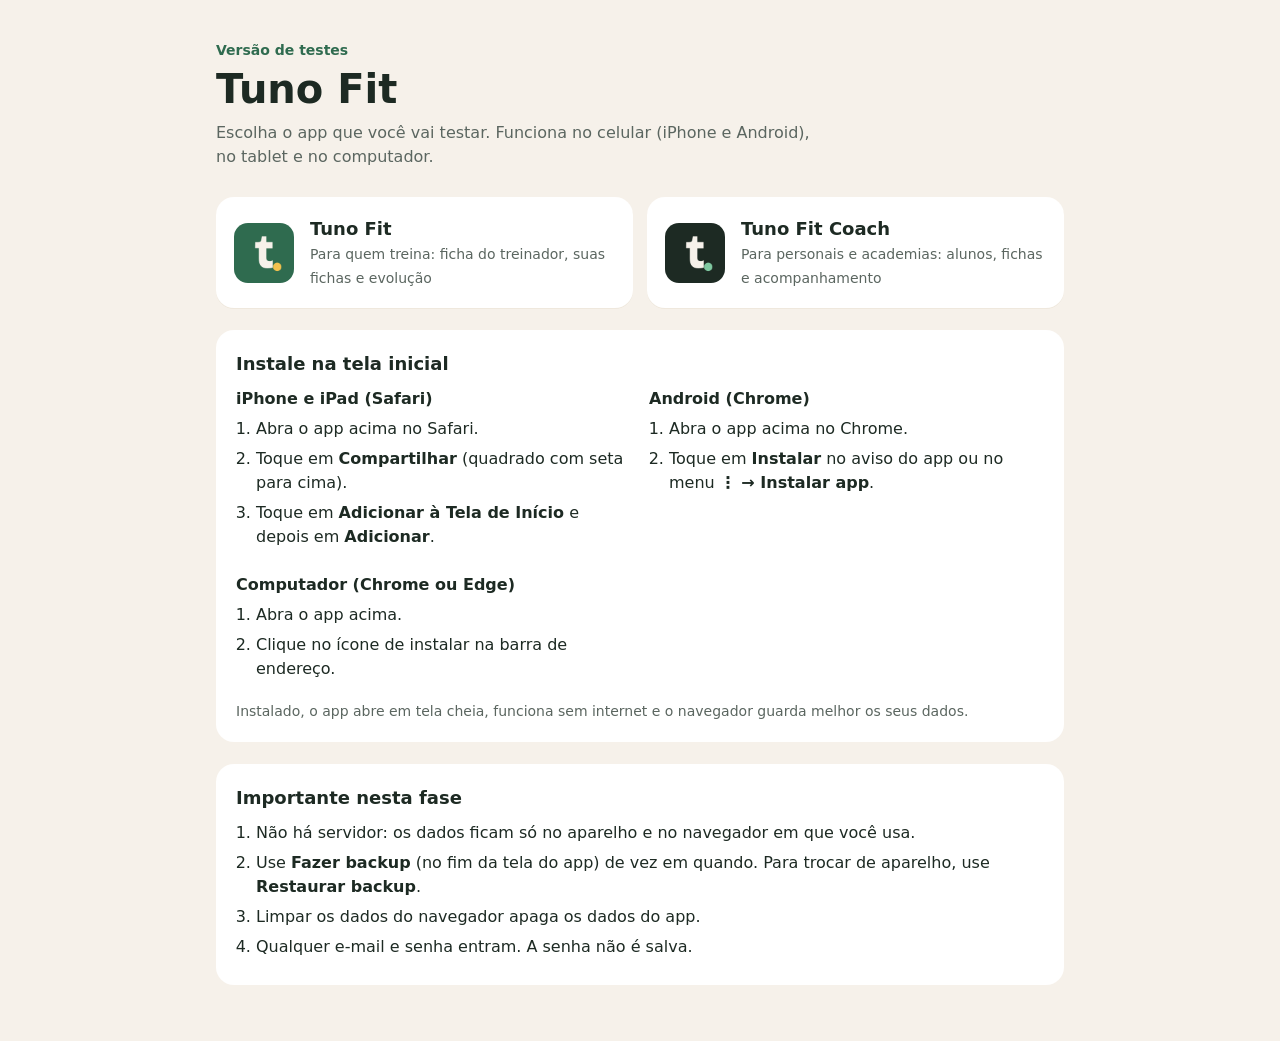
==== index.html @ 86995b57 "Versão web 0.15.1 (bb6d6b47ac91a4e3a6abdd437041e508d1d64563)" ====
<!doctype html>
<html lang="pt-BR">
<head>
  <meta http-equiv="Content-Security-Policy" content="default-src &#39;self&#39;; script-src &#39;self&#39; &#39;wasm-unsafe-eval&#39;; style-src &#39;self&#39; &#39;unsafe-inline&#39;; img-src &#39;self&#39; data: blob:; font-src &#39;self&#39; data:; connect-src &#39;self&#39;; worker-src &#39;self&#39; blob:; manifest-src &#39;self&#39;; object-src &#39;none&#39;; base-uri &#39;self&#39;; form-action &#39;self&#39;">

  <meta charset="utf-8" />
  <meta name="viewport" content="width=device-width, initial-scale=1, viewport-fit=cover" />
  <meta name="theme-color" content="#f6f1ea" />
  <meta name="description" content="Tuno Fit: versão de testes do app de treinos para alunos, personais e academias." />
  <title>Tuno Fit · testes</title>
  <style>*{box-sizing:border-box}body{color:#1d2a23;padding:env(safe-area-inset-top) env(safe-area-inset-right) env(safe-area-inset-bottom) env(safe-area-inset-left);background:#f6f1ea;margin:0;font-family:system-ui,-apple-system,Segoe UI,sans-serif;line-height:1.5}main{max-width:880px;margin:0 auto;padding:40px 16px 56px}.tag{color:#2f6b4f;margin:0;font-size:14px;font-weight:700}h1{margin:6px 0 10px;font-size:clamp(28px,6vw,40px);line-height:1.1}.lead{color:#5b6660;max-width:60ch;margin:0 0 28px}.apps{grid-template-columns:repeat(auto-fit,minmax(min(320px,100%),1fr));gap:14px;display:grid}a.app{color:#1d2a23;background:#fff;border-radius:18px;align-items:center;gap:16px;min-height:96px;padding:18px;text-decoration:none;display:flex;box-shadow:0 1px #efe8dd}a.app:hover{box-shadow:0 6px 22px #281e0f1f}a.app img{border-radius:14px;flex:none;width:60px;height:60px}a.app b{font-size:18px;display:block}a.app span{color:#5b6660;font-size:14px}section{background:#fff;border-radius:18px;margin-top:22px;padding:20px}h2{margin:0 0 10px;font-size:18px}ol{margin:0;padding-left:20px}li{margin:6px 0}.note{color:#5b6660;margin:14px 0 0;font-size:14px}.cols{grid-template-columns:repeat(auto-fit,minmax(min(260px,100%),1fr));gap:18px;display:grid}</style>
  <link rel="icon" href="./icons/aluno-32.png" sizes="32x32">
  <link rel="icon" href="./icons/aluno.svg" type="image/svg+xml">
</head>
<body>
  <main>
    <p class="tag">Versão de testes</p>
    <h1>Tuno Fit</h1>
    <p class="lead">Escolha o app que você vai testar. Funciona no celular (iPhone e Android), no tablet e no computador.</p>
    <div class="apps">
      <a class="app" href="./aluno/"><img src="./icons/aluno-180.png" alt="" /><div><b>Tuno Fit</b><span>Para quem treina: ficha do treinador, suas fichas e evolução</span></div></a>
      <a class="app" href="./gestao/"><img src="./icons/coach-180.png" alt="" /><div><b>Tuno Fit Coach</b><span>Para personais e academias: alunos, fichas e acompanhamento</span></div></a>
    </div>
    <section>
      <h2>Instale na tela inicial</h2>
      <div class="cols">
        <div><b>iPhone e iPad (Safari)</b>
          <ol><li>Abra o app acima no Safari.</li><li>Toque em <b>Compartilhar</b> (quadrado com seta para cima).</li><li>Toque em <b>Adicionar à Tela de Início</b> e depois em <b>Adicionar</b>.</li></ol></div>
        <div><b>Android (Chrome)</b>
          <ol><li>Abra o app acima no Chrome.</li><li>Toque em <b>Instalar</b> no aviso do app ou no menu <b>⋮ → Instalar app</b>.</li></ol></div>
        <div><b>Computador (Chrome ou Edge)</b>
          <ol><li>Abra o app acima.</li><li>Clique no ícone de instalar na barra de endereço.</li></ol></div>
      </div>
      <p class="note">Instalado, o app abre em tela cheia, funciona sem internet e o navegador guarda melhor os seus dados.</p>
    </section>
    <section>
      <h2>Importante nesta fase</h2>
      <ol>
        <li>Não há servidor: os dados ficam só no aparelho e no navegador em que você usa.</li>
        <li>Use <b>Fazer backup</b> (no fim da tela do app) de vez em quando. Para trocar de aparelho, use <b>Restaurar backup</b>.</li>
        <li>Limpar os dados do navegador apaga os dados do app.</li>
        <li>Qualquer e-mail e senha entram. A senha não é salva.</li>
      </ol>
    </section>
  </main>
</body>
</html>
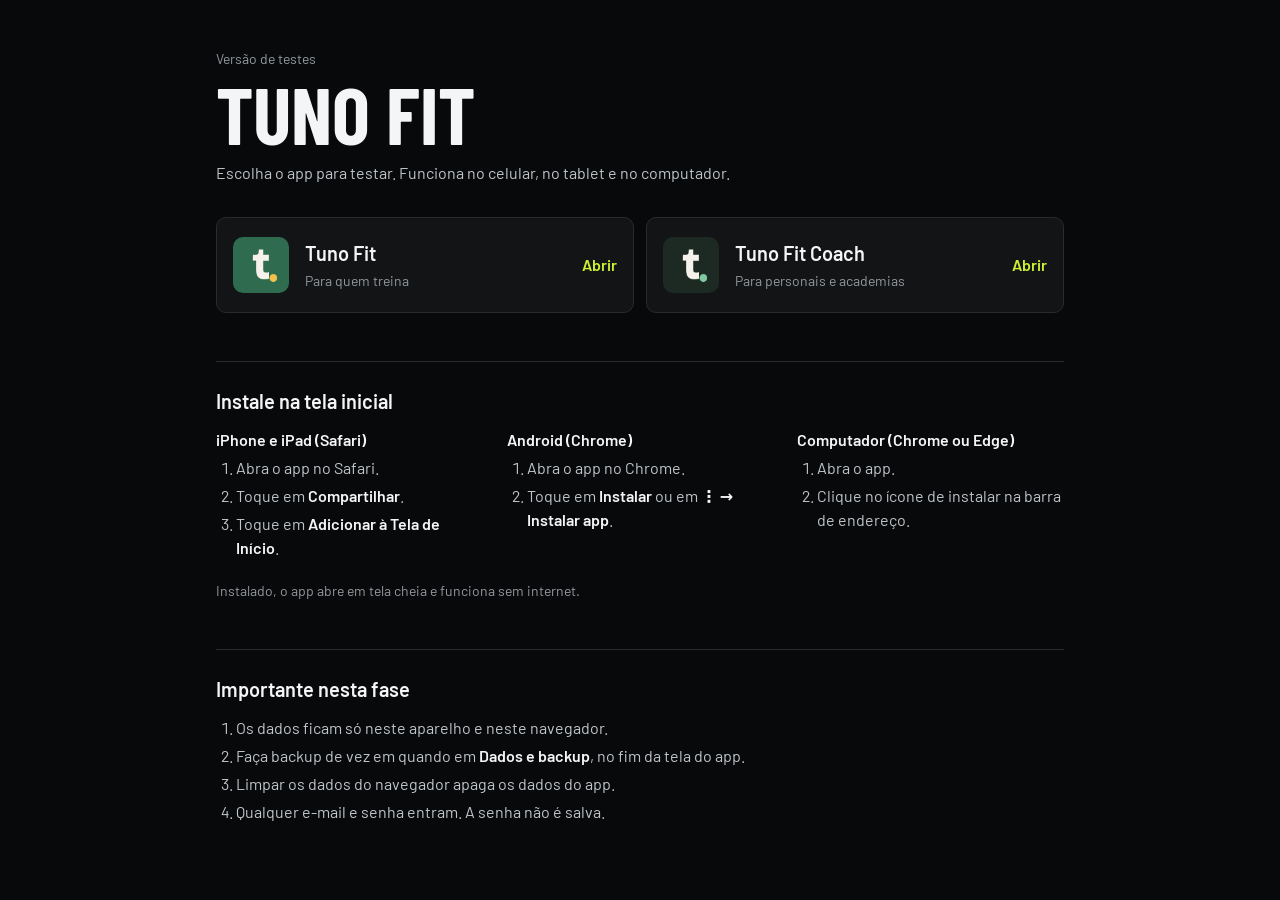
==== commit fe0a3420: "Versão web 0.26.0 (c95176c302cc5489125c46c88c7ed313ab3b4853)" ====
--- a/index.html
+++ b/index.html
@@ -5,10 +5,11 @@
 
   <meta charset="utf-8" />
   <meta name="viewport" content="width=device-width, initial-scale=1, viewport-fit=cover" />
-  <meta name="theme-color" content="#f6f1ea" />
+  <meta name="theme-color" content="#0d0f12" />
   <meta name="description" content="Tuno Fit: versão de testes do app de treinos para alunos, personais e academias." />
   <title>Tuno Fit · testes</title>
-  <style>*{box-sizing:border-box}body{color:#1d2a23;padding:env(safe-area-inset-top) env(safe-area-inset-right) env(safe-area-inset-bottom) env(safe-area-inset-left);background:#f6f1ea;margin:0;font-family:system-ui,-apple-system,Segoe UI,sans-serif;line-height:1.5}main{max-width:880px;margin:0 auto;padding:40px 16px 56px}.tag{color:#2f6b4f;margin:0;font-size:14px;font-weight:700}h1{margin:6px 0 10px;font-size:clamp(28px,6vw,40px);line-height:1.1}.lead{color:#5b6660;max-width:60ch;margin:0 0 28px}.apps{grid-template-columns:repeat(auto-fit,minmax(min(320px,100%),1fr));gap:14px;display:grid}a.app{color:#1d2a23;background:#fff;border-radius:18px;align-items:center;gap:16px;min-height:96px;padding:18px;text-decoration:none;display:flex;box-shadow:0 1px #efe8dd}a.app:hover{box-shadow:0 6px 22px #281e0f1f}a.app img{border-radius:14px;flex:none;width:60px;height:60px}a.app b{font-size:18px;display:block}a.app span{color:#5b6660;font-size:14px}section{background:#fff;border-radius:18px;margin-top:22px;padding:20px}h2{margin:0 0 10px;font-size:18px}ol{margin:0;padding-left:20px}li{margin:6px 0}.note{color:#5b6660;margin:14px 0 0;font-size:14px}.cols{grid-template-columns:repeat(auto-fit,minmax(min(260px,100%),1fr));gap:18px;display:grid}</style>
+  <style>*{box-sizing:border-box}body{font-family:var(--font-body);font-size:var(--text-base);background:var(--bg);color:var(--text);-webkit-font-smoothing:antialiased;padding:env(safe-area-inset-top) env(safe-area-inset-right) env(safe-area-inset-bottom) env(safe-area-inset-left);margin:0;line-height:1.5}main{max-width:880px;padding:var(--s7) var(--s4) var(--s8);margin:0 auto}.tag{color:var(--text-3);font-size:var(--text-sm);margin:0}h1{font-family:var(--font-display);text-transform:uppercase;margin:var(--s2) 0 var(--s3);font-size:clamp(48px,12vw,80px);font-weight:700;line-height:.9}.lead{color:var(--text-2);margin:0 0 var(--s6);max-width:60ch}.apps{gap:var(--s3);grid-template-columns:repeat(auto-fit,minmax(min(320px,100%),1fr));display:grid}a.app{gap:var(--s4);background:var(--surface);border:1px solid var(--line);border-radius:var(--r2);padding:var(--s4);color:var(--text);align-items:center;min-height:96px;text-decoration:none;display:flex}a.app:hover{border-color:var(--accent)}a.app:focus-visible{outline:3px solid var(--accent);outline-offset:2px}a.app img{border-radius:var(--r2);flex:none;width:56px;height:56px}a.app b{font-size:var(--text-lg);font-weight:600;display:block}a.app span{color:var(--text-3);font-size:var(--text-sm)}a.app i{color:var(--accent);white-space:nowrap;margin-left:auto;font-style:normal;font-weight:600}section{margin-top:var(--s7);padding-top:var(--s5);border-top:1px solid var(--line)}h2{font-size:var(--text-lg);margin:0 0 var(--s3);font-weight:600}h3{font-size:var(--text-base);margin:0 0 var(--s1);font-weight:600}ol{color:var(--text-2);margin:0;padding-left:20px}li{margin:var(--s1) 0}li b{color:var(--text);font-weight:600}.note{color:var(--text-3);font-size:var(--text-sm);margin:var(--s4) 0 0}.cols{gap:var(--s5);grid-template-columns:repeat(auto-fit,minmax(min(240px,100%),1fr));display:grid}</style>
+  <link rel="stylesheet" crossorigin href="./assets/index-Dr3JkNbj.css">
   <link rel="icon" href="./icons/aluno-32.png" sizes="32x32">
   <link rel="icon" href="./icons/aluno.svg" type="image/svg+xml">
 </head>
@@ -16,28 +17,28 @@
   <main>
     <p class="tag">Versão de testes</p>
     <h1>Tuno Fit</h1>
-    <p class="lead">Escolha o app que você vai testar. Funciona no celular (iPhone e Android), no tablet e no computador.</p>
+    <p class="lead">Escolha o app para testar. Funciona no celular, no tablet e no computador.</p>
     <div class="apps">
-      <a class="app" href="./aluno/"><img src="./icons/aluno-180.png" alt="" /><div><b>Tuno Fit</b><span>Para quem treina: ficha do treinador, suas fichas e evolução</span></div></a>
-      <a class="app" href="./gestao/"><img src="./icons/coach-180.png" alt="" /><div><b>Tuno Fit Coach</b><span>Para personais e academias: alunos, fichas e acompanhamento</span></div></a>
+      <a class="app" href="./aluno/"><img src="./icons/aluno-180.png" alt="" /><div><b>Tuno Fit</b><span>Para quem treina</span></div><i aria-hidden="true">Abrir</i></a>
+      <a class="app" href="./gestao/"><img src="./icons/coach-180.png" alt="" /><div><b>Tuno Fit Coach</b><span>Para personais e academias</span></div><i aria-hidden="true">Abrir</i></a>
     </div>
     <section>
       <h2>Instale na tela inicial</h2>
       <div class="cols">
-        <div><b>iPhone e iPad (Safari)</b>
-          <ol><li>Abra o app acima no Safari.</li><li>Toque em <b>Compartilhar</b> (quadrado com seta para cima).</li><li>Toque em <b>Adicionar à Tela de Início</b> e depois em <b>Adicionar</b>.</li></ol></div>
-        <div><b>Android (Chrome)</b>
-          <ol><li>Abra o app acima no Chrome.</li><li>Toque em <b>Instalar</b> no aviso do app ou no menu <b>⋮ → Instalar app</b>.</li></ol></div>
-        <div><b>Computador (Chrome ou Edge)</b>
-          <ol><li>Abra o app acima.</li><li>Clique no ícone de instalar na barra de endereço.</li></ol></div>
+        <div><h3>iPhone e iPad (Safari)</h3>
+          <ol><li>Abra o app no Safari.</li><li>Toque em <b>Compartilhar</b>.</li><li>Toque em <b>Adicionar à Tela de Início</b>.</li></ol></div>
+        <div><h3>Android (Chrome)</h3>
+          <ol><li>Abra o app no Chrome.</li><li>Toque em <b>Instalar</b> ou em <b>⋮ → Instalar app</b>.</li></ol></div>
+        <div><h3>Computador (Chrome ou Edge)</h3>
+          <ol><li>Abra o app.</li><li>Clique no ícone de instalar na barra de endereço.</li></ol></div>
       </div>
-      <p class="note">Instalado, o app abre em tela cheia, funciona sem internet e o navegador guarda melhor os seus dados.</p>
+      <p class="note">Instalado, o app abre em tela cheia e funciona sem internet.</p>
     </section>
     <section>
       <h2>Importante nesta fase</h2>
       <ol>
-        <li>Não há servidor: os dados ficam só no aparelho e no navegador em que você usa.</li>
-        <li>Use <b>Fazer backup</b> (no fim da tela do app) de vez em quando. Para trocar de aparelho, use <b>Restaurar backup</b>.</li>
+        <li>Os dados ficam só neste aparelho e neste navegador.</li>
+        <li>Faça backup de vez em quando em <b>Dados e backup</b>, no fim da tela do app.</li>
         <li>Limpar os dados do navegador apaga os dados do app.</li>
         <li>Qualquer e-mail e senha entram. A senha não é salva.</li>
       </ol>
--- a/assets/index-Dr3JkNbj.css
+++ b/assets/index-Dr3JkNbj.css
@@ -0,0 +1 @@
+@font-face{font-family:Barlow;font-style:normal;font-display:swap;font-weight:400;src:url(./barlow-vietnamese-400-normal-Dpl4UHAZ.woff2)format("woff2"),url(./barlow-vietnamese-400-normal-BFeobeCK.woff)format("woff");unicode-range:U+102-103,U+110-111,U+128-129,U+168-169,U+1A0-1A1,U+1AF-1B0,U+300-301,U+303-304,U+308-309,U+323,U+329,U+1EA0-1EF9,U+20AB}@font-face{font-family:Barlow;font-style:normal;font-display:swap;font-weight:400;src:url(./barlow-latin-ext-400-normal-HxX4XjxC.woff2)format("woff2"),url(./barlow-latin-ext-400-normal-CvBsJvxq.woff)format("woff");unicode-range:U+100-2BA,U+2BD-2C5,U+2C7-2CC,U+2CE-2D7,U+2DD-2FF,U+304,U+308,U+329,U+1D00-1DBF,U+1E00-1E9F,U+1EF2-1EFF,U+2020,U+20A0-20AB,U+20AD-20C0,U+2113,U+2C60-2C7F,U+A720-A7FF}@font-face{font-family:Barlow;font-style:normal;font-display:swap;font-weight:400;src:url(./barlow-latin-400-normal-qiz4-Cze.woff2)format("woff2"),url(./barlow-latin-400-normal-fsAxiSwU.woff)format("woff");unicode-range:U+??,U+131,U+152-153,U+2BB-2BC,U+2C6,U+2DA,U+2DC,U+304,U+308,U+329,U+2000-206F,U+20AC,U+2122,U+2191,U+2193,U+2212,U+2215,U+FEFF,U+FFFD}@font-face{font-family:Barlow;font-style:normal;font-display:swap;font-weight:600;src:url(./barlow-vietnamese-600-normal-DcjprdFV.woff2)format("woff2"),url(./barlow-vietnamese-600-normal-CA_GiK2e.woff)format("woff");unicode-range:U+102-103,U+110-111,U+128-129,U+168-169,U+1A0-1A1,U+1AF-1B0,U+300-301,U+303-304,U+308-309,U+323,U+329,U+1EA0-1EF9,U+20AB}@font-face{font-family:Barlow;font-style:normal;font-display:swap;font-weight:600;src:url(./barlow-latin-ext-600-normal-B8NK_A3D.woff2)format("woff2"),url(./barlow-latin-ext-600-normal-DMVRjfRT.woff)format("woff");unicode-range:U+100-2BA,U+2BD-2C5,U+2C7-2CC,U+2CE-2D7,U+2DD-2FF,U+304,U+308,U+329,U+1D00-1DBF,U+1E00-1E9F,U+1EF2-1EFF,U+2020,U+20A0-20AB,U+20AD-20C0,U+2113,U+2C60-2C7F,U+A720-A7FF}@font-face{font-family:Barlow;font-style:normal;font-display:swap;font-weight:600;src:url(./barlow-latin-600-normal-DILqtrty.woff2)format("woff2"),url(./barlow-latin-600-normal-CNwfPWQD.woff)format("woff");unicode-range:U+??,U+131,U+152-153,U+2BB-2BC,U+2C6,U+2DA,U+2DC,U+304,U+308,U+329,U+2000-206F,U+20AC,U+2122,U+2191,U+2193,U+2212,U+2215,U+FEFF,U+FFFD}@font-face{font-family:Barlow Condensed;font-style:normal;font-display:swap;font-weight:700;src:url(./barlow-condensed-vietnamese-700-normal-DYeBwlKR.woff2)format("woff2"),url(./barlow-condensed-vietnamese-700-normal-DhIzd8Tb.woff)format("woff");unicode-range:U+102-103,U+110-111,U+128-129,U+168-169,U+1A0-1A1,U+1AF-1B0,U+300-301,U+303-304,U+308-309,U+323,U+329,U+1EA0-1EF9,U+20AB}@font-face{font-family:Barlow Condensed;font-style:normal;font-display:swap;font-weight:700;src:url(./barlow-condensed-latin-ext-700-normal-CwuXbfVR.woff2)format("woff2"),url(./barlow-condensed-latin-ext-700-normal-BIHFfxf0.woff)format("woff");unicode-range:U+100-2BA,U+2BD-2C5,U+2C7-2CC,U+2CE-2D7,U+2DD-2FF,U+304,U+308,U+329,U+1D00-1DBF,U+1E00-1E9F,U+1EF2-1EFF,U+2020,U+20A0-20AB,U+20AD-20C0,U+2113,U+2C60-2C7F,U+A720-A7FF}@font-face{font-family:Barlow Condensed;font-style:normal;font-display:swap;font-weight:700;src:url(./barlow-condensed-latin-700-normal-v1xN8_Wq.woff2)format("woff2"),url(./barlow-condensed-latin-700-normal-Dmwat-ge.woff)format("woff");unicode-range:U+??,U+131,U+152-153,U+2BB-2BC,U+2C6,U+2DA,U+2DC,U+304,U+308,U+329,U+2000-206F,U+20AC,U+2122,U+2191,U+2193,U+2212,U+2215,U+FEFF,U+FFFD}:root{--lightningcss-light: ;--lightningcss-dark:initial;color-scheme:dark;--bg:oklch(14% .005 250);--surface:oklch(19% .006 250);--surface-2:oklch(23% .007 250);--line:oklch(29% .008 250);--line-strong:oklch(38% .01 250);--text:oklch(97% .003 250);--text-2:oklch(82% .008 250);--text-3:oklch(68% .01 250);--accent:oklch(90% .2 120);--accent-strong:oklch(95% .16 120);--accent-soft:oklch(29% .06 120);--accent-dim:oklch(62% .13 120);--on-accent:oklch(16% .03 120);--danger:oklch(72% .16 25);--danger-soft:oklch(29% .07 25);--warn:oklch(82% .14 80);--warn-soft:oklch(30% .06 80);--warn-text:oklch(88% .1 85);--font-body:"Barlow", system-ui, sans-serif;--font-display:"Barlow Condensed", "Barlow", system-ui, sans-serif;--text-xs:13px;--text-sm:14px;--text-base:16px;--text-lg:20px;--text-xl:25px;--text-2xl:32px;--text-3xl:44px;--text-num:72px;--s1:4px;--s2:8px;--s3:12px;--s4:16px;--s5:24px;--s6:32px;--s7:48px;--s8:64px;--r1:6px;--r2:10px;--shadow-overlay:0 12px 40px oklch(0% 0 0/.5)}
